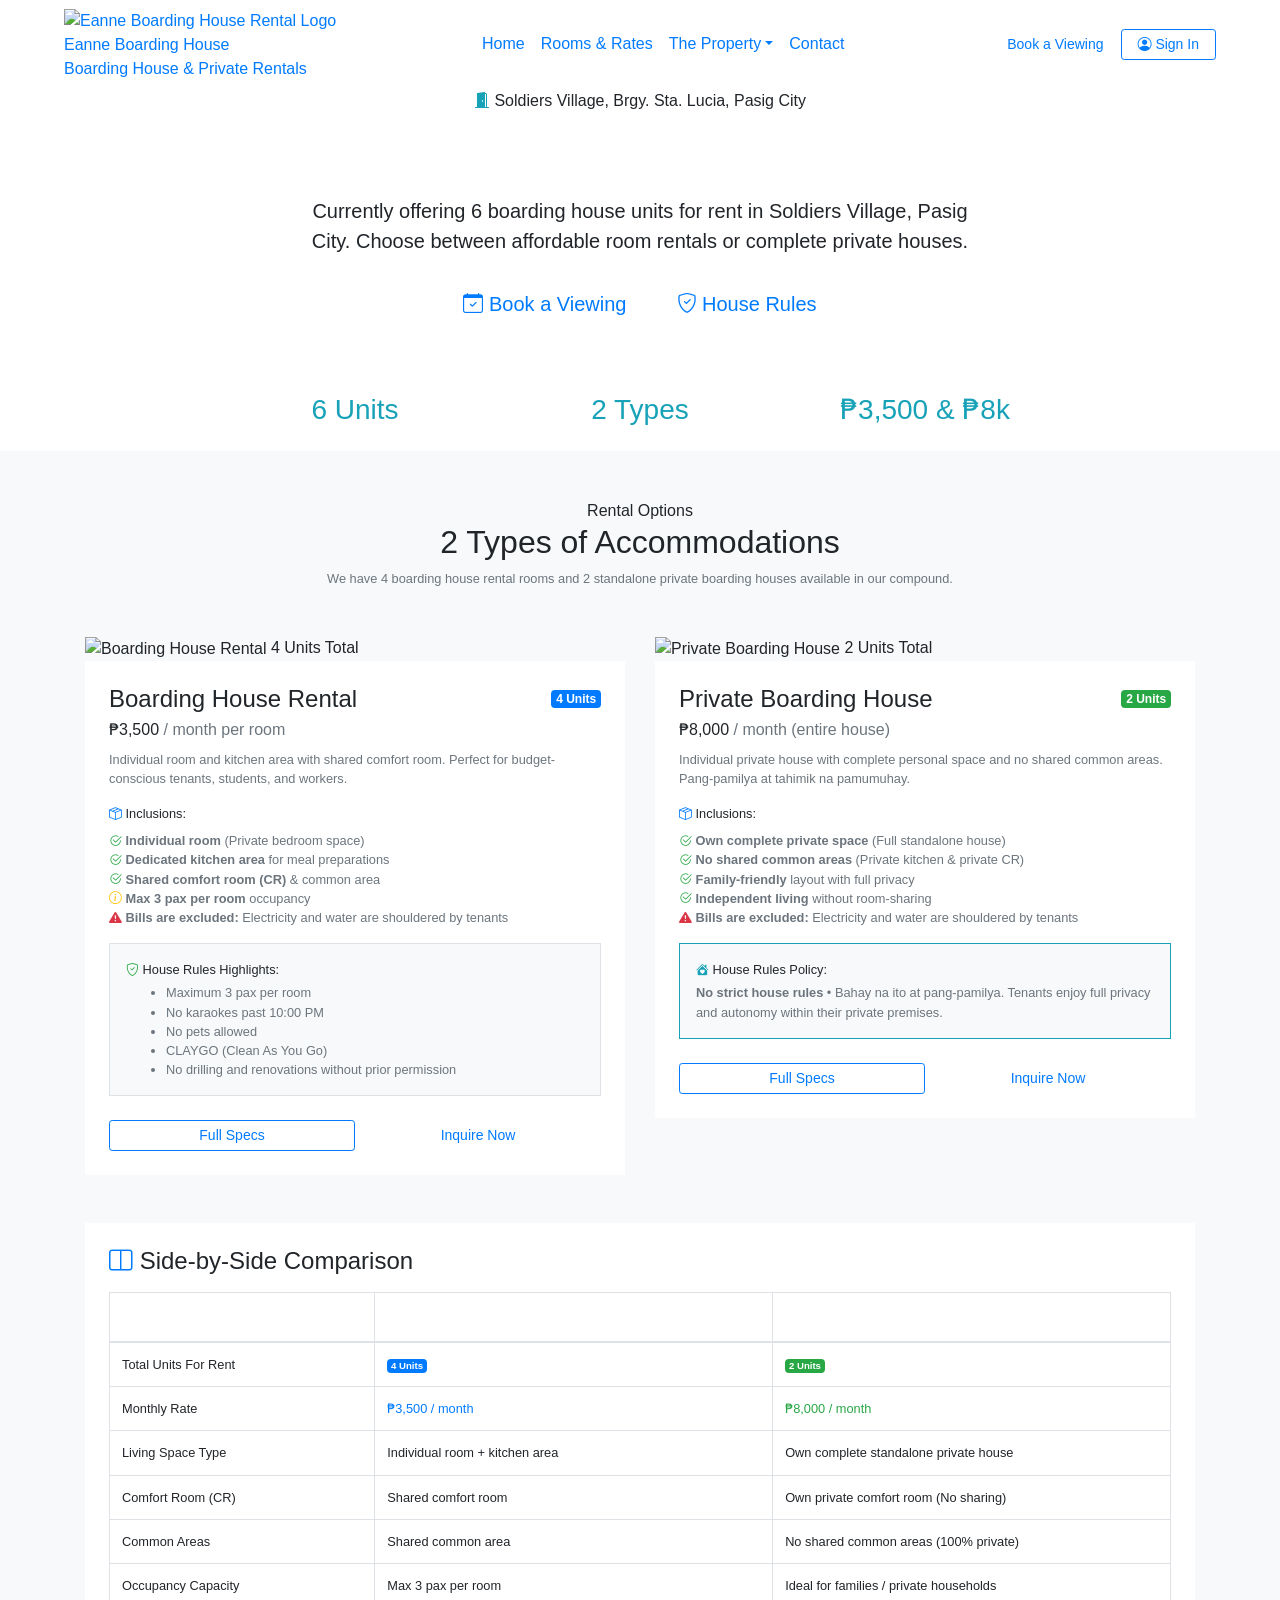
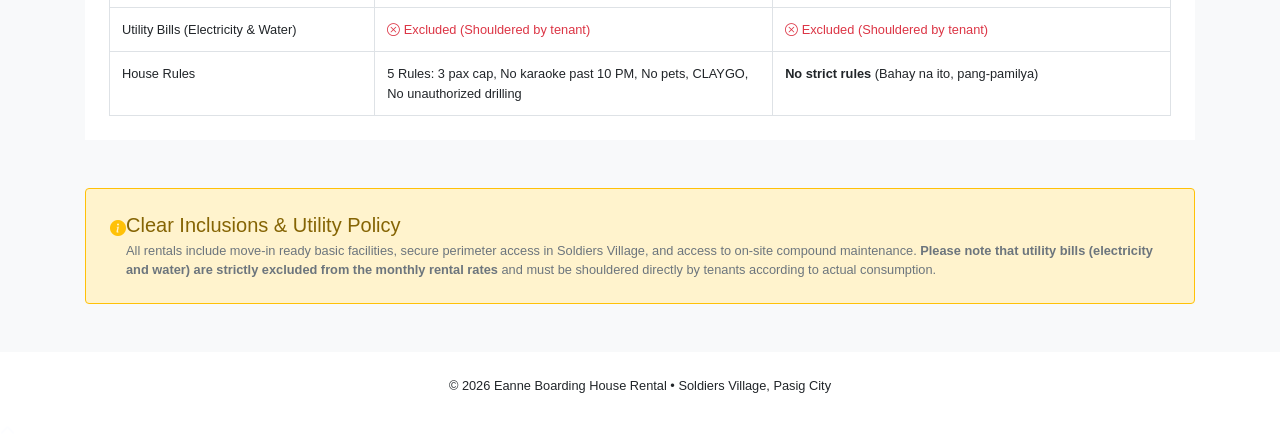
==== pages/accommodations.html @ 69930ec0 "feat: add gallery page and foundational web application files for Eanne Boarding House system" ====
<!DOCTYPE html>
<html lang="en">
<head>
  <meta charset="UTF-8">
  <meta name="viewport" content="width=device-width, initial-scale=1.0">
  <title>Rooms & Rates | Eanne Boarding House Pasig</title>
  <meta name="description" content="View rooms and rates at Eanne Boarding House: 6 boarding houses for rent. 4 Boarding House rentals at ₱3,500/mo and 2 Private Boarding Houses at ₱8,000/mo in Soldiers Village, Pasig.">
  <link rel="stylesheet" href="https://cdn.jsdelivr.net/npm/bootstrap@4.1.3/dist/css/bootstrap.min.css">
  <link rel="stylesheet" href="https://cdn.jsdelivr.net/npm/bootstrap-icons@1.11.3/font/bootstrap-icons.min.css">
  <link rel="stylesheet" href="../assets/css/style.css">
</head>
<body>

  <header class="sticky-top">
    <nav class="navbar navbar-expand-lg navbar-ebh" id="mainNavbar">
      <div class="container-fluid px-3 px-xl-5">
        <a class="ebh-brand" href="../index.html">
          <div class="ebh-logo-mark" title="Eanne Boarding House Rental">
            <img src="../assets/img/795286329_1754004695838265_6753877283478212113_n.png" alt="Eanne Boarding House Rental Logo">
          </div>
          <div class="ebh-brand-text">
            <span class="ebh-brand-title">Eanne Boarding House</span>
            <span class="ebh-brand-subtitle d-none d-sm-block">Boarding House & Private Rentals</span>
          </div>
        </a>
        <button class="navbar-toggler" type="button" data-toggle="collapse" data-target="#navbarContent" aria-controls="navbarContent" aria-expanded="false" aria-label="Toggle navigation">
          <span class="navbar-toggler-icon"></span>
        </button>
        <div class="collapse navbar-collapse" id="navbarContent">
          <ul class="navbar-nav mx-auto mb-2 mb-lg-0 align-items-lg-center">
            <li class="nav-item"><a class="nav-link" href="../index.html">Home</a></li>
            <li class="nav-item"><a class="nav-link active" href="accommodations.html">Rooms & Rates</a></li>
            <li class="nav-item dropdown">
              <a class="nav-link dropdown-toggle" href="#" data-toggle="dropdown">The Property</a>
              <ul class="dropdown-menu shadow">
                <li><a class="dropdown-item" href="about.html"><i class="bi bi-building"></i> About Us</a></li>
                <li><a class="dropdown-item" href="gallery.html"><i class="bi bi-images"></i> Photo Gallery</a></li>
                <li><a class="dropdown-item" href="house-rules.html"><i class="bi bi-shield-check"></i> House Rules</a></li>
                <li><hr class="dropdown-divider"></li>
                <li><a class="dropdown-item" href="../index.html#contact"><i class="bi bi-geo-alt-fill"></i> Location</a></li>
              </ul>
            </li>
            <li class="nav-item"><a class="nav-link" href="../index.html#contact">Contact</a></li>
          </ul>
          <div class="d-flex align-items-center gap-2">
            <a href="../index.html#contact" class="btn btn-ebh-accent btn-sm px-3 fw-bold">Book a Viewing</a>
            <a href="login.html" class="btn btn-outline-primary btn-sm px-3"><i class="bi bi-person-circle me-1"></i> Sign In</a>
          </div>
        </div>
      </div>
    </nav>
  </header>

  <main>
    <!-- Hero Section -->
    <section class="hero-ebh" id="heroSection">
      <div class="container text-center">
        <div class="hero-pill-badge">
          <i class="bi bi-door-open-fill text-info"></i> Soldiers Village, Brgy. Sta. Lucia, Pasig City
        </div>
        <h1 class="display-4 fw-bold mb-3 text-white">Our Rooms, Houses, & Rates</h1>
        <p class="lead mb-4 mx-auto" style="max-width: 680px;">
          Currently offering <strong>6 boarding house units</strong> for rent in Soldiers Village, Pasig City. Choose between affordable room rentals or complete private houses.
        </p>
        <div class="d-flex flex-wrap justify-content-center gap-3">
          <a href="../index.html#contact" class="btn btn-ebh-accent btn-lg px-4"><i class="bi bi-calendar-check me-1"></i> Book a Viewing</a>
          <a href="house-rules.html" class="btn btn-ebh-outline-light btn-lg px-4"><i class="bi bi-shield-check me-1"></i> House Rules</a>
        </div>
        <div class="row mt-5 pt-3 border-top border-white border-opacity-15 text-white g-3 justify-content-center">
          <div class="col-4 col-md-3"><div class="h3 fw-bold mb-0 text-info">6 Units</div><small class="opacity-75">Total For Rent</small></div>
          <div class="col-4 col-md-3"><div class="h3 fw-bold mb-0 text-info">2 Types</div><small class="opacity-75">Rental Options</small></div>
          <div class="col-4 col-md-3"><div class="h3 fw-bold mb-0 text-info">₱3,500 & ₱8k</div><small class="opacity-75">Monthly Rates</small></div>
        </div>
      </div>
    </section>

    <!-- Rental Types & Inclusions Section -->
    <section class="py-5 bg-light">
      <div class="container">
        
        <div class="text-center mb-5" style="max-width: 700px; margin: 0 auto;">
          <span class="badge-ebh badge-pending mb-2">Rental Options</span>
          <h2 class="fw-bold text-navy">2 Types of Accommodations</h2>
          <p class="text-muted small">We have 4 boarding house rental rooms and 2 standalone private boarding houses available in our compound.</p>
        </div>

        <div class="row g-4 mb-5 justify-content-center">
          <!-- Type 1: Boarding House Rental -->
          <div class="col-lg-6">
            <div class="ebh-card h-100 d-flex flex-column overflow-hidden border-primary shadow-sm">
              <div class="room-preview-box cursor-pointer" onclick="openRoomDetailsModal('Boarding House Rental', '₱3,500', 'Boarding House (4 Units Total)', ['Individual private room', 'Dedicated kitchen area', 'Shared comfort room (CR)', 'Shared common area', 'Maximum 3 pax per room limit', 'Bills excluded: Electricity & water shouldered by tenants', 'Strict quiet hours after 10 PM (No karaoke)', 'No pets allowed and CLAYGO policy', 'No drilling or renovations without permission'], '../assets/img/solo_room.jpg', 'Affordable individual room rental with dedicated kitchen area and shared comfort room. Strictly up to 3 persons per room. Electricity and water bills are shouldered by tenants based on consumption.')">
                <img src="../assets/img/solo_room.jpg" alt="Boarding House Rental">
                <span class="gallery-badge-category">4 Units Total</span>
              </div>
              <div class="p-4 d-flex flex-column flex-grow-1 bg-white justify-content-between">
                <div>
                  <div class="d-flex justify-content-between align-items-center mb-1">
                    <h4 class="fw-bold text-navy mb-0">Boarding House Rental</h4>
                    <span class="badge bg-primary text-white">4 Units</span>
                  </div>
                  <div class="display-6 fw-bold text-navy mb-2">₱3,500 <span class="fs-6 fw-normal text-muted">/ month per room</span></div>
                  <p class="text-muted small mb-3">Individual room and kitchen area with shared comfort room. Perfect for budget-conscious tenants, students, and workers.</p>
                  
                  <div class="mb-3">
                    <strong class="text-navy small d-block mb-2"><i class="bi bi-box-seam text-primary me-1"></i> Inclusions:</strong>
                    <ul class="list-unstyled small text-muted d-flex flex-column gap-2 mb-3 ps-2">
                      <li><i class="bi bi-check2-circle text-success me-2"></i> <strong>Individual room</strong> (Private bedroom space)</li>
                      <li><i class="bi bi-check2-circle text-success me-2"></i> <strong>Dedicated kitchen area</strong> for meal preparations</li>
                      <li><i class="bi bi-check2-circle text-success me-2"></i> <strong>Shared comfort room (CR)</strong> & common area</li>
                      <li><i class="bi bi-info-circle text-warning me-2"></i> <strong>Max 3 pax per room</strong> occupancy</li>
                      <li><i class="bi bi-exclamation-triangle-fill text-danger me-2"></i> <strong>Bills are excluded:</strong> Electricity and water are shouldered by tenants</li>
                    </ul>
                  </div>

                  <div class="p-3 bg-light rounded-3 mb-4 border">
                    <strong class="text-navy small d-block mb-1"><i class="bi bi-shield-check text-success me-1"></i> House Rules Highlights:</strong>
                    <ul class="small text-muted mb-0 ps-3">
                      <li>Maximum 3 pax per room</li>
                      <li>No karaokes past 10:00 PM</li>
                      <li>No pets allowed</li>
                      <li>CLAYGO (Clean As You Go)</li>
                      <li>No drilling and renovations without prior permission</li>
                    </ul>
                  </div>
                </div>
                <div class="d-flex gap-2">
                  <button type="button" class="btn btn-outline-primary btn-sm w-100" onclick="openRoomDetailsModal('Boarding House Rental', '₱3,500', 'Boarding House (4 Units Total)', ['Individual private room', 'Dedicated kitchen area', 'Shared comfort room (CR)', 'Shared common area', 'Maximum 3 pax per room limit', 'Bills excluded: Electricity & water shouldered by tenants', 'Strict quiet hours after 10 PM (No karaoke)', 'No pets allowed and CLAYGO policy', 'No drilling or renovations without permission'], '../assets/img/solo_room.jpg', 'Affordable individual room rental with dedicated kitchen area and shared comfort room. Strictly up to 3 persons per room. Electricity and water bills are shouldered by tenants based on consumption.')">Full Specs</button>
                  <a href="../index.html#contact" class="btn btn-ebh-primary btn-sm w-100">Inquire Now</a>
                </div>
              </div>
            </div>
          </div>

          <!-- Type 2: Private Boarding House -->
          <div class="col-lg-6">
            <div class="ebh-card h-100 d-flex flex-column overflow-hidden border-info shadow-sm">
              <div class="room-preview-box cursor-pointer" onclick="openRoomDetailsModal('Private Boarding House', '₱8,000', 'Private Boarding House (2 Units Total)', ['Own complete private space (entire house)', 'No shared common areas with other tenants', 'Private kitchen and private comfort room', 'Ideal for families or tenants seeking full privacy', 'No strict boarding house rules (peaceful family living)', 'Bills excluded: Electricity & water shouldered by tenants', 'Gated compound security in Soldiers Village'], '../assets/img/exterior_compound.jpg', 'Complete private boarding house with own standalone space and no shared common areas. Designed for families and residents who value privacy. Electricity and water bills are shouldered by tenants based on actual consumption.')">
                <img src="../assets/img/exterior_compound.jpg" alt="Private Boarding House">
                <span class="gallery-badge-category">2 Units Total</span>
              </div>
              <div class="p-4 d-flex flex-column flex-grow-1 bg-white justify-content-between">
                <div>
                  <div class="d-flex justify-content-between align-items-center mb-1">
                    <h4 class="fw-bold text-navy mb-0">Private Boarding House</h4>
                    <span class="badge bg-success text-white">2 Units</span>
                  </div>
                  <div class="display-6 fw-bold text-navy mb-2">₱8,000 <span class="fs-6 fw-normal text-muted">/ month (entire house)</span></div>
                  <p class="text-muted small mb-3">Individual private house with complete personal space and no shared common areas. Pang-pamilya at tahimik na pamumuhay.</p>
                  
                  <div class="mb-3">
                    <strong class="text-navy small d-block mb-2"><i class="bi bi-box-seam text-primary me-1"></i> Inclusions:</strong>
                    <ul class="list-unstyled small text-muted d-flex flex-column gap-2 mb-3 ps-2">
                      <li><i class="bi bi-check2-circle text-success me-2"></i> <strong>Own complete private space</strong> (Full standalone house)</li>
                      <li><i class="bi bi-check2-circle text-success me-2"></i> <strong>No shared common areas</strong> (Private kitchen & private CR)</li>
                      <li><i class="bi bi-check2-circle text-success me-2"></i> <strong>Family-friendly</strong> layout with full privacy</li>
                      <li><i class="bi bi-check2-circle text-success me-2"></i> <strong>Independent living</strong> without room-sharing</li>
                      <li><i class="bi bi-exclamation-triangle-fill text-danger me-2"></i> <strong>Bills are excluded:</strong> Electricity and water are shouldered by tenants</li>
                    </ul>
                  </div>

                  <div class="p-3 bg-light rounded-3 mb-4 border border-info">
                    <strong class="text-navy small d-block mb-1"><i class="bi bi-house-heart-fill text-info me-1"></i> House Rules Policy:</strong>
                    <p class="small text-muted mb-0">
                      <strong>No strict house rules</strong> &bull; Bahay na ito at pang-pamilya. Tenants enjoy full privacy and autonomy within their private premises.
                    </p>
                  </div>
                </div>
                <div class="d-flex gap-2">
                  <button type="button" class="btn btn-outline-primary btn-sm w-100" onclick="openRoomDetailsModal('Private Boarding House', '₱8,000', 'Private Boarding House (2 Units Total)', ['Own complete private space (entire house)', 'No shared common areas with other tenants', 'Private kitchen and private comfort room', 'Ideal for families or tenants seeking full privacy', 'No strict boarding house rules (peaceful family living)', 'Bills excluded: Electricity & water shouldered by tenants', 'Gated compound security in Soldiers Village'], '../assets/img/exterior_compound.jpg', 'Complete private boarding house with own standalone space and no shared common areas. Designed for families and residents who value privacy. Electricity and water bills are shouldered by tenants based on actual consumption.')">Full Specs</button>
                  <a href="../index.html#contact" class="btn btn-ebh-accent btn-sm w-100">Inquire Now</a>
                </div>
              </div>
            </div>
          </div>
        </div>

        <!-- Comparison Table -->
        <div class="ebh-card p-4 bg-white mb-5 shadow-sm">
          <h4 class="fw-bold text-navy mb-3"><i class="bi bi-layout-split text-primary me-2"></i> Side-by-Side Comparison</h4>
          <div class="table-responsive">
            <table class="table table-bordered table-hover mb-0">
              <thead class="bg-navy text-white">
                <tr>
                  <th style="width: 25%;">Feature / Detail</th>
                  <th style="width: 37.5%;">Boarding House Rental</th>
                  <th style="width: 37.5%;">Private Boarding House</th>
                </tr>
              </thead>
              <tbody class="small">
                <tr>
                  <td class="fw-bold text-navy">Total Units For Rent</td>
                  <td><span class="badge badge-primary">4 Units</span></td>
                  <td><span class="badge badge-success">2 Units</span></td>
                </tr>
                <tr>
                  <td class="fw-bold text-navy">Monthly Rate</td>
                  <td class="fw-bold text-primary fs-6">₱3,500 / month</td>
                  <td class="fw-bold text-success fs-6">₱8,000 / month</td>
                </tr>
                <tr>
                  <td class="fw-bold text-navy">Living Space Type</td>
                  <td>Individual room + kitchen area</td>
                  <td>Own complete standalone private house</td>
                </tr>
                <tr>
                  <td class="fw-bold text-navy">Comfort Room (CR)</td>
                  <td>Shared comfort room</td>
                  <td>Own private comfort room (No sharing)</td>
                </tr>
                <tr>
                  <td class="fw-bold text-navy">Common Areas</td>
                  <td>Shared common area</td>
                  <td>No shared common areas (100% private)</td>
                </tr>
                <tr>
                  <td class="fw-bold text-navy">Occupancy Capacity</td>
                  <td>Max 3 pax per room</td>
                  <td>Ideal for families / private households</td>
                </tr>
                <tr>
                  <td class="fw-bold text-navy">Utility Bills (Electricity & Water)</td>
                  <td class="text-danger fw-bold"><i class="bi bi-x-circle me-1"></i> Excluded (Shouldered by tenant)</td>
                  <td class="text-danger fw-bold"><i class="bi bi-x-circle me-1"></i> Excluded (Shouldered by tenant)</td>
                </tr>
                <tr>
                  <td class="fw-bold text-navy">House Rules</td>
                  <td>
                    5 Rules: 3 pax cap, No karaoke past 10 PM, No pets, CLAYGO, No unauthorized drilling
                  </td>
                  <td>
                    <strong>No strict rules</strong> (Bahay na ito, pang-pamilya)
                  </td>
                </tr>
              </tbody>
            </table>
          </div>
        </div>

        <!-- Inclusions & Utility Policy Alert Banner -->
        <div class="alert alert-warning border-warning p-4 rounded-3 shadow-sm mb-0">
          <div class="d-flex align-items-start gap-3">
            <i class="bi bi-info-circle-fill fs-3 text-warning mt-1"></i>
            <div>
              <h5 class="fw-bold text-navy mb-1">Clear Inclusions & Utility Policy</h5>
              <p class="text-muted small mb-0">
                All rentals include move-in ready basic facilities, secure perimeter access in Soldiers Village, and access to on-site compound maintenance. 
                <strong>Please note that utility bills (electricity and water) are strictly excluded from the monthly rental rates</strong> and must be shouldered directly by tenants according to actual consumption.
              </p>
            </div>
          </div>
        </div>

      </div>
    </section>
  </main>

  <footer class="footer-ebh py-4">
    <div class="container text-center text-white-50 small">
      <p class="mb-0">&copy; 2026 Eanne Boarding House Rental &bull; Soldiers Village, Pasig City</p>
    </div>
  </footer>

  <!-- Bootstrap 4.1.3 Dependencies: Full jQuery 3.7.1, Popper.js, Bootstrap 4.1.3 JS -->
  <script src="https://cdn.jsdelivr.net/npm/jquery@3.7.1/dist/jquery.min.js"></script>
  <script src="https://cdn.jsdelivr.net/npm/popper.js@1.14.3/dist/umd/popper.min.js"></script>
  <script src="https://cdn.jsdelivr.net/npm/bootstrap@4.1.3/dist/js/bootstrap.min.js"></script>
  <script src="../assets/js/script.js"></script>
</body>
</html>
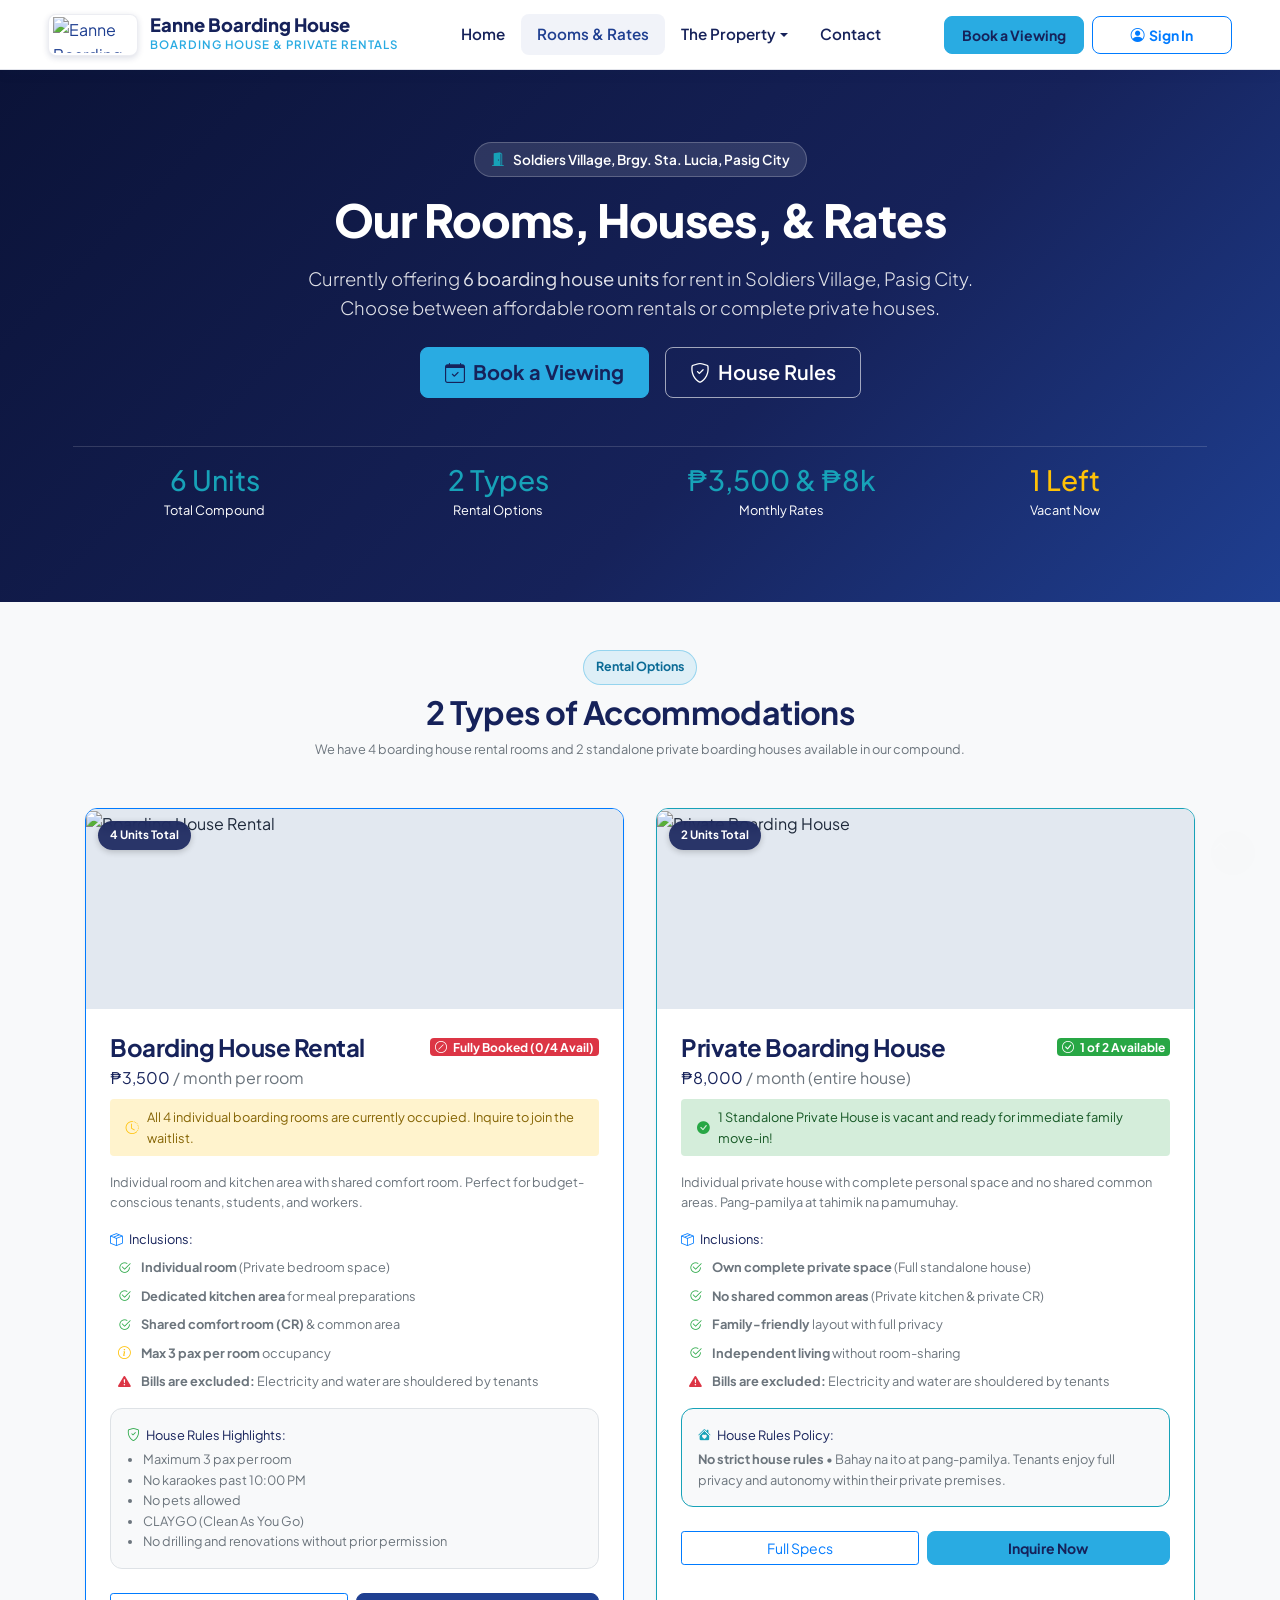
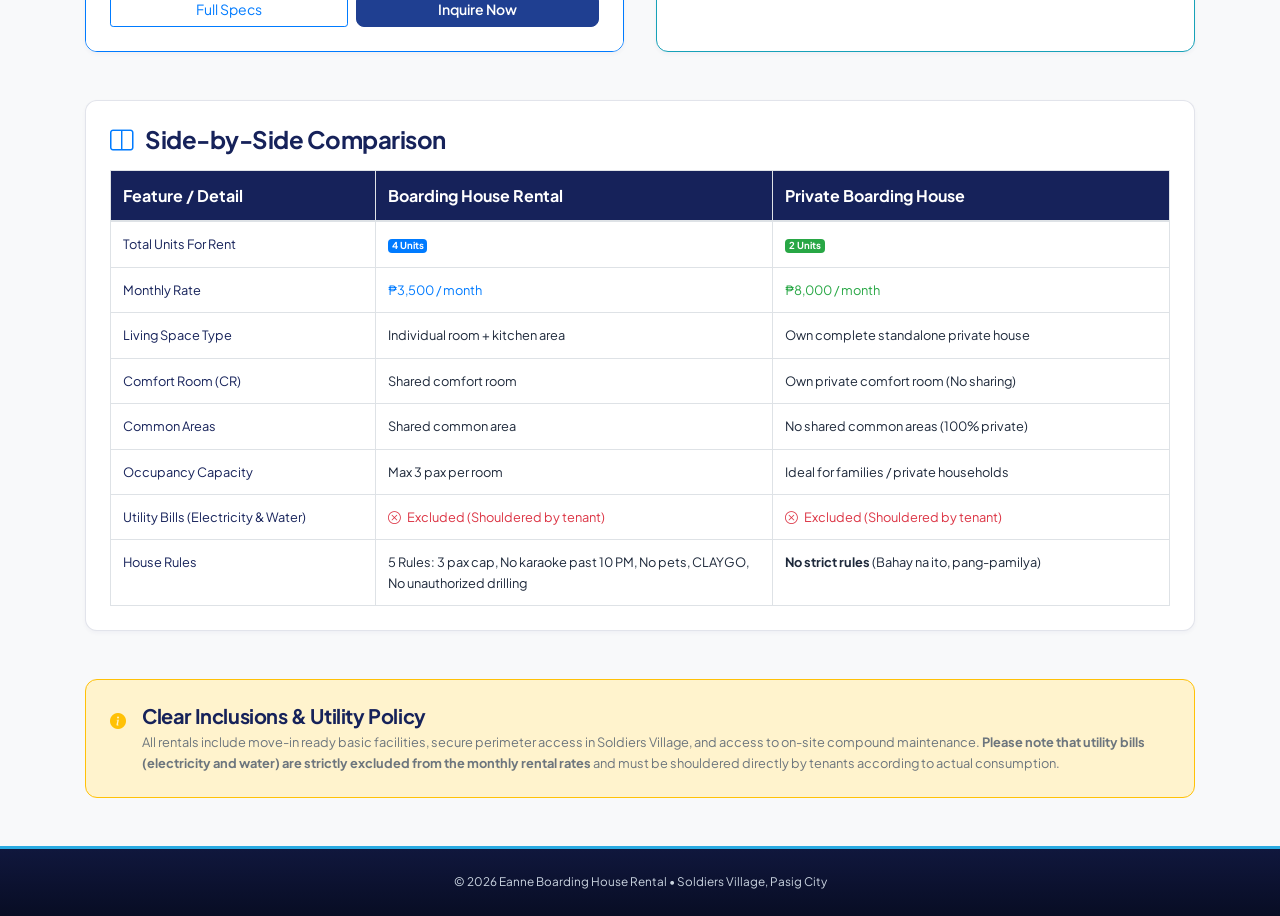
==== commit 965b73d9: "feat: create core stylesheets, admin dashboard, and management pages for web system" ====
--- a/pages/accommodations.html
+++ b/pages/accommodations.html
@@ -67,9 +67,10 @@
           <a href="house-rules.html" class="btn btn-ebh-outline-light btn-lg px-4"><i class="bi bi-shield-check me-1"></i> House Rules</a>
         </div>
         <div class="row mt-5 pt-3 border-top border-white border-opacity-15 text-white g-3 justify-content-center">
-          <div class="col-4 col-md-3"><div class="h3 fw-bold mb-0 text-info">6 Units</div><small class="opacity-75">Total For Rent</small></div>
-          <div class="col-4 col-md-3"><div class="h3 fw-bold mb-0 text-info">2 Types</div><small class="opacity-75">Rental Options</small></div>
-          <div class="col-4 col-md-3"><div class="h3 fw-bold mb-0 text-info">₱3,500 & ₱8k</div><small class="opacity-75">Monthly Rates</small></div>
+          <div class="col-6 col-md-3"><div class="h3 fw-bold mb-0 text-info">6 Units</div><small class="opacity-75">Total Compound</small></div>
+          <div class="col-6 col-md-3"><div class="h3 fw-bold mb-0 text-info">2 Types</div><small class="opacity-75">Rental Options</small></div>
+          <div class="col-6 col-md-3"><div class="h3 fw-bold mb-0 text-info">₱3,500 & ₱8k</div><small class="opacity-75">Monthly Rates</small></div>
+          <div class="col-6 col-md-3"><div class="h3 fw-bold mb-0 text-warning" id="publicAvailRoomsCount">1 Left</div><small class="opacity-75" id="publicAvailRoomsSub">Vacant Now</small></div>
         </div>
       </div>
     </section>
@@ -96,9 +97,12 @@
                 <div>
                   <div class="d-flex justify-content-between align-items-center mb-1">
                     <h4 class="fw-bold text-navy mb-0">Boarding House Rental</h4>
-                    <span class="badge bg-primary text-white">4 Units</span>
+                    <span id="bhAvailabilityBadge" class="badge bg-danger text-white"><i class="bi bi-slash-circle me-1"></i> Fully Booked (0/4 Avail)</span>
                   </div>
                   <div class="display-6 fw-bold text-navy mb-2">₱3,500 <span class="fs-6 fw-normal text-muted">/ month per room</span></div>
+                  <div id="bhAvailNotice" class="alert alert-warning py-2 px-3 small mb-3 border-0 d-flex align-items-center gap-2">
+                    <i class="bi bi-clock-history fs-5 text-warning"></i> <span>All 4 individual boarding rooms are currently occupied. Inquire to join the waitlist.</span>
+                  </div>
                   <p class="text-muted small mb-3">Individual room and kitchen area with shared comfort room. Perfect for budget-conscious tenants, students, and workers.</p>
                   
                   <div class="mb-3">
@@ -142,9 +146,12 @@
                 <div>
                   <div class="d-flex justify-content-between align-items-center mb-1">
                     <h4 class="fw-bold text-navy mb-0">Private Boarding House</h4>
-                    <span class="badge bg-success text-white">2 Units</span>
+                    <span id="pbAvailabilityBadge" class="badge bg-success text-white"><i class="bi bi-check-circle me-1"></i> 1 of 2 Available</span>
                   </div>
                   <div class="display-6 fw-bold text-navy mb-2">₱8,000 <span class="fs-6 fw-normal text-muted">/ month (entire house)</span></div>
+                  <div id="pbAvailNotice" class="alert alert-success py-2 px-3 small mb-3 border-0 d-flex align-items-center gap-2">
+                    <i class="bi bi-check-circle-fill fs-5 text-success"></i> <span>1 Standalone Private House is vacant and ready for immediate family move-in!</span>
+                  </div>
                   <p class="text-muted small mb-3">Individual private house with complete personal space and no shared common areas. Pang-pamilya at tahimik na pamumuhay.</p>
                   
                   <div class="mb-3">
--- a/assets/css/style.css
+++ b/assets/css/style.css
@@ -0,0 +1,999 @@
+@import url('https://fonts.googleapis.com/css2?family=Plus+Jakarta+Sans:wght@400;500;600;700;800&display=swap');
+
+:root {
+  --color-navy: #16225A;
+  --color-navy-dark: #0f173f;
+  --color-blue: #1F3F91;
+  --color-accent: #29ABE2;
+  --color-white: #FFFFFF;
+  --color-light-gray: #F4F6FA;
+  --color-border: rgba(22, 34, 90, 0.12);
+  --color-text-muted: #475569;
+  --shadow-sm: 0 2px 4px rgba(22, 34, 90, 0.04);
+  --shadow-md: 0 6px 18px rgba(22, 34, 90, 0.08);
+  --shadow-lg: 0 12px 30px rgba(22, 34, 90, 0.12);
+  --radius-sm: 8px;
+  --radius-md: 12px;
+  --transition: all 0.2s ease-in-out;
+}
+
+body {
+  font-family: 'Plus Jakarta Sans', -apple-system, BlinkMacSystemFont, 'Segoe UI', Roboto, sans-serif;
+  color: #1e293b;
+  background-color: var(--color-light-gray);
+  line-height: 1.6;
+}
+
+h1, h2, h3, h4, h5, h6 {
+  color: var(--color-navy);
+  font-weight: 700;
+  letter-spacing: -0.02em;
+}
+
+a {
+  color: var(--color-blue);
+  text-decoration: none;
+  transition: var(--transition);
+}
+
+a:hover {
+  color: var(--color-accent);
+}
+
+/* Utilities */
+.text-navy { color: var(--color-navy) !important; }
+.text-blue { color: var(--color-blue) !important; }
+.text-accent { color: #0284c7 !important; }
+.text-white { color: var(--color-white) !important; }
+.bg-navy { background-color: var(--color-navy) !important; color: var(--color-white) !important; }
+.bg-blue { background-color: var(--color-blue) !important; color: var(--color-white) !important; }
+.bg-accent { background-color: var(--color-accent) !important; color: var(--color-navy) !important; }
+
+/* Ensure headings inside dark heroes/banners and text-white containers are always white */
+.text-white h1, .text-white h2, .text-white h3, .text-white h4, .text-white h5, .text-white h6,
+.bg-navy h1, .bg-navy h2, .bg-navy h3, .bg-navy h4, .bg-navy h5, .bg-navy h6,
+.bg-blue h1, .bg-blue h2, .bg-blue h3, .bg-blue h4, .bg-blue h5, .bg-blue h6,
+.hero-ebh h1, .hero-ebh h2, .hero-ebh h3, .hero-ebh h4, .hero-ebh h5, .hero-ebh h6,
+h1.text-white, h2.text-white, h3.text-white, h4.text-white, h5.text-white, h6.text-white {
+  color: var(--color-white) !important;
+}
+
+/* Bootstrap 4.1.3 Compatibility Utilities */
+.gap-1 { gap: 0.25rem !important; }
+.gap-2 { gap: 0.5rem !important; }
+.gap-3 { gap: 1rem !important; }
+.gap-4 { gap: 1.5rem !important; }
+.gap-5 { gap: 3rem !important; }
+
+.min-vh-100 { min-height: 100vh !important; }
+.vh-100 { height: 100vh !important; }
+
+.me-1 { margin-right: 0.25rem !important; }
+.me-2 { margin-right: 0.5rem !important; }
+.me-3 { margin-right: 1rem !important; }
+.me-4 { margin-right: 1.5rem !important; }
+.me-5 { margin-right: 3rem !important; }
+.ms-1 { margin-left: 0.25rem !important; }
+.ms-2 { margin-left: 0.5rem !important; }
+.ms-3 { margin-left: 1rem !important; }
+.ms-4 { margin-left: 1.5rem !important; }
+.ms-5 { margin-left: 3rem !important; }
+.ms-auto { margin-left: auto !important; }
+.me-auto { margin-right: auto !important; }
+
+.pe-1 { padding-right: 0.25rem !important; }
+.pe-2 { padding-right: 0.5rem !important; }
+.pe-3 { padding-right: 1rem !important; }
+.ps-1 { padding-left: 0.25rem !important; }
+.ps-2 { padding-left: 0.5rem !important; }
+.ps-3 { padding-left: 1rem !important; }
+
+.rounded-pill { border-radius: 50rem !important; }
+.rounded-4 { border-radius: 1rem !important; }
+.rounded-3 { border-radius: 0.75rem !important; }
+
+.row.g-1 { margin-right: -0.25rem; margin-left: -0.25rem; }
+.row.g-1 > [class*="col-"], .row.g-1 > .col { padding-right: 0.25rem; padding-left: 0.25rem; }
+.row.g-2 { margin-right: -0.5rem; margin-left: -0.5rem; }
+.row.g-2 > [class*="col-"], .row.g-2 > .col { padding-right: 0.5rem; padding-left: 0.5rem; }
+.row.g-3 { margin-right: -0.75rem; margin-left: -0.75rem; }
+.row.g-3 > [class*="col-"], .row.g-3 > .col { padding-right: 0.75rem; padding-left: 0.75rem; }
+.row.g-4 { margin-right: -1rem; margin-left: -1rem; }
+.row.g-4 > [class*="col-"], .row.g-4 > .col { padding-right: 1rem; padding-left: 1rem; }
+.row.g-5 { margin-right: -1.5rem; margin-left: -1.5rem; }
+.row.g-5 > [class*="col-"], .row.g-5 > .col { padding-right: 1.5rem; padding-left: 1.5rem; }
+
+.form-select {
+  display: block;
+  width: 100%;
+  padding: 0.375rem 2.25rem 0.375rem 0.75rem;
+  font-size: 1rem;
+  font-weight: 400;
+  line-height: 1.5;
+  color: #212529;
+  background-color: #fff;
+  border: 1px solid #ced4da;
+  border-radius: 0.25rem;
+}
+.bg-opacity-10 { background-color: rgba(31, 63, 145, 0.1) !important; }
+.bg-opacity-15 { background-color: rgba(255, 255, 255, 0.15) !important; }
+.border-opacity-10 { border-color: rgba(255, 255, 255, 0.1) !important; }
+.border-opacity-15 { border-color: rgba(255, 255, 255, 0.15) !important; }
+.border-opacity-20 { border-color: rgba(255, 255, 255, 0.2) !important; }
+
+/* Brand Logo */
+.ebh-brand {
+  display: inline-flex;
+  align-items: center;
+  gap: 0.75rem;
+}
+.ebh-logo-mark {
+  height: 42px;
+  width: auto;
+  min-width: 44px;
+  max-width: 90px;
+  border-radius: 8px;
+  background: #ffffff;
+  display: flex;
+  align-items: center;
+  justify-content: center;
+  box-shadow: 0 2px 6px rgba(22, 34, 90, 0.15);
+  border: 1px solid rgba(22, 34, 90, 0.08);
+  padding: 2px 4px;
+  overflow: hidden;
+  flex-shrink: 0;
+}
+.ebh-logo-mark img {
+  height: 100%;
+  width: auto;
+  max-width: 100%;
+  object-fit: contain;
+  display: block;
+}
+.ebh-brand.dark .ebh-logo-mark {
+  background: #ffffff;
+  border: 1.5px solid rgba(255, 255, 255, 0.2);
+}
+.ebh-brand-text { display: flex; flex-direction: column; }
+.ebh-brand-title { font-weight: 800; font-size: 1.15rem; color: var(--color-navy); line-height: 1.2; }
+.ebh-brand-subtitle { font-size: 0.72rem; font-weight: 600; text-transform: uppercase; letter-spacing: 1px; color: var(--color-accent); }
+.ebh-brand.dark .ebh-brand-title { color: var(--color-white); }
+
+/* Navigation */
+.navbar-ebh {
+  background-color: rgba(255, 255, 255, 0.98);
+  backdrop-filter: blur(10px);
+  border-bottom: 1px solid var(--color-border);
+  box-shadow: 0 4px 12px rgba(22, 34, 90, 0.06);
+  padding: 0.85rem 0;
+}
+.navbar-ebh .nav-link {
+  color: var(--color-navy);
+  font-weight: 600;
+  font-size: 0.95rem;
+  padding: 0.5rem 1rem !important;
+  border-radius: var(--radius-sm);
+  transition: var(--transition);
+}
+.navbar-ebh .nav-link:hover,
+.navbar-ebh .nav-link.active {
+  color: var(--color-blue);
+  background-color: rgba(31, 63, 145, 0.06);
+}
+.navbar-ebh .dropdown-menu {
+  border: 1px solid var(--color-border);
+  border-radius: var(--radius-md);
+  box-shadow: var(--shadow-lg);
+  padding: 0.5rem;
+  min-width: 240px;
+}
+.navbar-ebh .dropdown-item {
+  color: var(--color-navy);
+  font-weight: 600;
+  padding: 0.6rem 1rem;
+  border-radius: var(--radius-sm);
+  display: flex;
+  align-items: center;
+  gap: 0.75rem;
+  transition: var(--transition);
+}
+.navbar-ebh .dropdown-item:hover {
+  background-color: rgba(31, 63, 145, 0.08);
+  color: var(--color-blue);
+  transform: translateX(3px);
+}
+@media (min-width: 992px) {
+  .navbar-ebh .nav-item.dropdown:hover .dropdown-menu { display: block; margin-top: 0; }
+}
+
+/* Navbar Hamburger Toggler Button - Hidden on Desktop (>=992px), Visible ONLY on Mobile (<992px) */
+.navbar-ebh .navbar-toggler {
+  display: none;
+  padding: 0.45rem 0.7rem;
+  font-size: 1.25rem;
+  line-height: 1;
+  background-color: #ffffff !important;
+  border: 1.5px solid rgba(22, 34, 90, 0.22) !important;
+  border-radius: var(--radius-sm);
+  box-shadow: 0 2px 6px rgba(22, 34, 90, 0.08);
+  transition: var(--transition);
+  color: var(--color-navy) !important;
+  cursor: pointer;
+}
+
+@media (min-width: 992px) {
+  .navbar-ebh .navbar-toggler {
+    display: none !important;
+  }
+}
+
+.navbar-ebh .navbar-toggler:hover,
+.navbar-ebh .navbar-toggler:focus {
+  background-color: rgba(31, 63, 145, 0.06) !important;
+  border-color: var(--color-blue) !important;
+  outline: none;
+  box-shadow: 0 0 0 3px rgba(31, 63, 145, 0.15);
+}
+
+/* High-contrast custom SVG stroke: Navy #16225A */
+.navbar-ebh .navbar-toggler .navbar-toggler-icon,
+.navbar-ebh .navbar-toggler-icon {
+  display: inline-block;
+  width: 1.5em;
+  height: 1.5em;
+  vertical-align: middle;
+  background-image: url("data:image/svg+xml,%3csvg xmlns='http://www.w3.org/2000/svg' viewBox='0 0 30 30'%3e%3cpath stroke='%2316225A' stroke-linecap='round' stroke-miterlimit='10' stroke-width='2.6' d='M4 7h22M4 15h22M4 23h22'/%3e%3c/svg%3e") !important;
+  background-repeat: no-repeat;
+  background-position: center;
+  background-size: 100% 100%;
+}
+
+.navbar-ebh .navbar-toggler:not(.collapsed),
+.navbar-ebh .navbar-toggler[aria-expanded="true"] {
+  background-color: rgba(31, 63, 145, 0.1) !important;
+  border-color: var(--color-navy) !important;
+}
+
+.navbar-ebh .navbar-toggler:not(.collapsed) .navbar-toggler-icon,
+.navbar-ebh .navbar-toggler[aria-expanded="true"] .navbar-toggler-icon {
+  background-image: url("data:image/svg+xml,%3csvg xmlns='http://www.w3.org/2000/svg' viewBox='0 0 30 30'%3e%3cpath stroke='%231F3F91' stroke-linecap='round' stroke-miterlimit='10' stroke-width='2.6' d='M4 7h22M4 15h22M4 23h22'/%3e%3c/svg%3e") !important;
+}
+
+/* Mobile Dropdown & Collapse Drawer */
+@media (max-width: 991.98px) {
+  .navbar-ebh .navbar-toggler {
+    display: inline-flex !important;
+    align-items: center;
+    justify-content: center;
+  }
+  .navbar-ebh .navbar-collapse {
+    background: #ffffff;
+    border-radius: var(--radius-md);
+    margin-top: 0.85rem;
+    padding: 1.15rem 1.25rem;
+    box-shadow: 0 12px 35px rgba(22, 34, 90, 0.15);
+    border: 1px solid var(--color-border);
+  }
+  .navbar-ebh .navbar-nav {
+    margin-bottom: 0.85rem !important;
+  }
+  .navbar-ebh .nav-link {
+    padding: 0.65rem 0.85rem !important;
+    font-size: 0.98rem;
+    color: var(--color-navy) !important;
+    border-radius: var(--radius-sm);
+    display: block;
+    margin-bottom: 2px;
+  }
+  .navbar-ebh .nav-link:hover,
+  .navbar-ebh .nav-link.active {
+    background-color: rgba(31, 63, 145, 0.08);
+    color: var(--color-blue) !important;
+  }
+  .navbar-ebh .dropdown-menu {
+    background: #f8fafc;
+    border: 1px solid var(--color-border);
+    box-shadow: none;
+    margin: 0.25rem 0 0.5rem 0.5rem;
+    padding: 0.5rem;
+    border-radius: var(--radius-sm);
+  }
+  .navbar-ebh .dropdown-item {
+    padding: 0.55rem 0.85rem;
+    font-size: 0.92rem;
+  }
+  .navbar-ebh .navbar-collapse .d-flex {
+    flex-direction: column;
+    width: 100%;
+    gap: 0.6rem !important;
+    padding-top: 0.85rem;
+    border-top: 1px solid var(--color-border);
+  }
+  .navbar-ebh .navbar-collapse .btn {
+    width: 100% !important;
+    min-width: 100% !important;
+    height: 42px;
+    justify-content: center;
+  }
+}
+
+/* Navbar Action CTA Buttons - Identical Sizing & Height on Desktop */
+@media (min-width: 992px) {
+  .navbar-ebh .navbar-collapse .btn {
+    display: inline-flex;
+    align-items: center;
+    justify-content: center;
+    height: 38px;
+    min-width: 140px;
+    padding: 0 1rem !important;
+    font-size: 0.875rem;
+    font-weight: 700;
+    line-height: 1;
+    border-radius: var(--radius-sm);
+    text-align: center;
+    white-space: nowrap;
+    box-sizing: border-box;
+  }
+}
+
+.btn-ebh-primary.btn-sm,
+.btn-ebh-accent.btn-sm,
+.btn-ebh-outline-light.btn-sm {
+  padding: 0.35rem 0.85rem;
+  font-size: 0.875rem;
+  line-height: 1.5;
+}
+
+/* Hero Section - Unified Design System */
+.hero-ebh {
+  position: relative;
+  color: var(--color-white);
+  padding: 4.5rem 0 5rem;
+  background: linear-gradient(135deg, #0b1338 0%, #16225A 60%, #1F3F91 100%);
+}
+.hero-ebh h1 {
+  color: var(--color-white) !important;
+  font-size: clamp(2rem, 4vw, 2.85rem);
+  line-height: 1.2;
+  font-weight: 800;
+}
+.hero-ebh .lead {
+  color: rgba(255, 255, 255, 0.88);
+  font-size: 1.15rem;
+}
+.hero-pill-badge {
+  display: inline-flex;
+  align-items: center;
+  gap: 0.5rem;
+  padding: 0.35rem 1rem;
+  border-radius: 50rem;
+  background-color: rgba(255, 255, 255, 0.12);
+  border: 1px solid rgba(255, 255, 255, 0.22);
+  color: #ffffff;
+  font-size: 0.85rem;
+  font-weight: 600;
+  margin-bottom: 1rem;
+}
+
+/* Buttons */
+.btn-ebh-primary {
+  background-color: var(--color-blue);
+  color: var(--color-white);
+  border: 1px solid var(--color-blue);
+  font-weight: 600;
+  padding: 0.6rem 1.4rem;
+  border-radius: var(--radius-sm);
+  transition: var(--transition);
+}
+.btn-ebh-primary:hover {
+  background-color: var(--color-navy);
+  border-color: var(--color-navy);
+  color: var(--color-white);
+  transform: translateY(-1px);
+}
+.btn-ebh-accent {
+  background-color: var(--color-accent);
+  color: var(--color-navy);
+  border: 1px solid var(--color-accent);
+  font-weight: 700;
+  padding: 0.6rem 1.4rem;
+  border-radius: var(--radius-sm);
+  transition: var(--transition);
+}
+.btn-ebh-accent:hover { background-color: #2096c7; color: var(--color-navy); }
+
+.btn-ebh-outline-light {
+  background: transparent;
+  color: var(--color-white);
+  border: 1.5px solid rgba(255, 255, 255, 0.6);
+  font-weight: 600;
+  padding: 0.6rem 1.4rem;
+  border-radius: var(--radius-sm);
+  transition: var(--transition);
+}
+.btn-ebh-outline-light:hover { background: var(--color-white); color: var(--color-navy); }
+
+/* Cards */
+.ebh-card {
+  background-color: var(--color-white);
+  border: 1px solid var(--color-border);
+  border-radius: var(--radius-md);
+  box-shadow: var(--shadow-sm);
+  transition: var(--transition);
+  overflow: hidden;
+}
+.ebh-card:hover { box-shadow: var(--shadow-md); border-color: rgba(31, 63, 145, 0.25); }
+.ebh-card-header {
+  padding: 1.15rem 1.4rem;
+  background-color: var(--color-white);
+  border-bottom: 1px solid var(--color-border);
+  display: flex;
+  align-items: center;
+  justify-content: space-between;
+}
+.ebh-card-header.navy-gradient {
+  background: linear-gradient(135deg, var(--color-navy) 0%, var(--color-blue) 100%) !important;
+  color: var(--color-white) !important;
+  border-bottom: none;
+}
+.ebh-card-header.navy-gradient * { color: var(--color-white) !important; }
+.ebh-card-body { padding: 1.4rem; }
+
+/* Service & Feature Cards */
+.service-card {
+  height: 100%;
+  display: flex;
+  flex-direction: column;
+  padding: 1.75rem;
+  border-radius: var(--radius-md);
+  background: var(--color-white);
+  border: 1px solid var(--color-border);
+  box-shadow: var(--shadow-sm);
+  transition: var(--transition);
+}
+.service-card:hover {
+  transform: translateY(-4px);
+  box-shadow: var(--shadow-lg);
+  border-color: var(--color-accent);
+}
+.service-icon-box {
+  width: 58px;
+  height: 58px;
+  border-radius: var(--radius-sm);
+  background: rgba(41, 171, 226, 0.12);
+  color: var(--color-blue);
+  display: flex;
+  align-items: center;
+  justify-content: center;
+  font-size: 1.75rem;
+  margin-bottom: 1.25rem;
+  transition: var(--transition);
+}
+.service-card:hover .service-icon-box {
+  background: var(--color-blue);
+  color: var(--color-accent);
+  transform: scale(1.05);
+}
+
+/* Badges */
+.badge-ebh {
+  font-size: 0.78rem;
+  font-weight: 700;
+  padding: 0.4rem 0.75rem;
+  border-radius: 50rem;
+  display: inline-flex;
+  align-items: center;
+  gap: 0.4rem;
+}
+.badge-verified, .badge-paid { background: #e8f7ee; color: #157347; border: 1px solid rgba(21, 115, 71, 0.25); }
+.badge-pending { background: rgba(41, 171, 226, 0.12); color: #0b6b96; border: 1px solid rgba(41, 171, 226, 0.4); }
+.badge-in-progress { background: #eff6ff; color: #1d4ed8; border: 1px solid rgba(29, 78, 216, 0.3); }
+.badge-open { background: #fff7ed; color: #c2410c; border: 1px solid rgba(194, 65, 12, 0.35); }
+.badge-failed, .badge-rejected { background: #fee2e2; color: #b91c1c; border: 1px solid rgba(185, 28, 28, 0.25); }
+.badge-urgent { background: #fef2f2; color: #dc2626; border: 1px solid rgba(220, 38, 38, 0.35); font-weight: 700; }
+.badge-overdue { background: #fef3c7; color: #92400e; border: 1px solid rgba(217, 119, 6, 0.35); }
+.badge-partial { background: #e0e7ff; color: #3730a3; border: 1px solid rgba(55, 48, 163, 0.25); }
+
+/* Avatars */
+.avatar-circle {
+  width: 40px;
+  height: 40px;
+  border-radius: 50%;
+  background: linear-gradient(135deg, var(--color-navy) 0%, var(--color-blue) 100%);
+  color: var(--color-white);
+  font-weight: 700;
+  font-size: 0.85rem;
+  display: inline-flex;
+  align-items: center;
+  justify-content: center;
+  flex-shrink: 0;
+}
+.avatar-circle.sm { width: 32px; height: 32px; font-size: 0.75rem; }
+
+/* Dashboard Layout & Sticky Sidebar */
+.dashboard-wrapper { display: flex; min-height: 100vh; background-color: var(--color-light-gray); }
+.dashboard-sidebar {
+  width: 260px;
+  background: linear-gradient(180deg, var(--color-navy) 0%, var(--color-navy-dark) 100%);
+  color: var(--color-white);
+  flex-shrink: 0;
+  display: flex;
+  flex-direction: column;
+  z-index: 1040;
+}
+.sidebar-header { padding: 1.4rem 1.25rem; border-bottom: 1px solid rgba(255, 255, 255, 0.08); flex-shrink: 0; }
+.sidebar-nav { padding: 1.25rem 0.75rem; flex-grow: 1; display: flex; flex-direction: column; gap: 0.35rem; overflow-y: auto; }
+.sidebar-link {
+  display: flex;
+  align-items: center;
+  gap: 0.85rem;
+  padding: 0.75rem 1rem;
+  color: #e2e8f0 !important;
+  font-weight: 600;
+  font-size: 0.92rem;
+  border-radius: var(--radius-sm);
+  transition: var(--transition);
+}
+.sidebar-link i { font-size: 1.15rem; color: var(--color-accent); }
+.sidebar-link:hover, .sidebar-link.active {
+  color: #ffffff !important;
+  background-color: rgba(41, 171, 226, 0.2) !important;
+  border-left: 3px solid var(--color-accent);
+}
+.sidebar-footer { padding: 1.25rem; border-top: 1px solid rgba(255, 255, 255, 0.12); flex-shrink: 0; }
+.dashboard-main { flex-grow: 1; display: flex; flex-direction: column; min-width: 0; }
+.dashboard-topbar {
+  background-color: var(--color-white);
+  border-bottom: 1px solid var(--color-border);
+  padding: 0.85rem 1.75rem;
+  display: flex;
+  align-items: center;
+  justify-content: space-between;
+  box-shadow: var(--shadow-sm);
+  position: sticky;
+  top: 0;
+  z-index: 1020;
+  flex-shrink: 0;
+}
+.dashboard-content { padding: 1.75rem; flex-grow: 1; }
+
+/* Sticky Desktop Sidebar */
+@media (min-width: 992px) {
+  .dashboard-wrapper { height: 100vh; max-height: 100vh; overflow: hidden; }
+  .dashboard-sidebar { height: 100vh; max-height: 100vh; position: sticky; top: 0; left: 0; overflow-y: auto; }
+  .dashboard-sidebar::-webkit-scrollbar { width: 4px; }
+  .dashboard-sidebar::-webkit-scrollbar-thumb { background: rgba(255, 255, 255, 0.2); border-radius: 4px; }
+  .dashboard-main { height: 100vh; max-height: 100vh; overflow-y: auto; scroll-behavior: smooth; }
+  .dashboard-main::-webkit-scrollbar { width: 6px; }
+  .dashboard-main::-webkit-scrollbar-thumb { background: #cbd5e1; border-radius: 4px; }
+}
+
+/* Mobile Sidebar Drawer */
+@media (max-width: 991.98px) {
+  .dashboard-sidebar { position: fixed; top: 0; bottom: 0; left: -270px; height: 100vh; transition: var(--transition); z-index: 1050; }
+  .dashboard-sidebar.show { left: 0; }
+  .hero-ebh { padding: 3.5rem 0 4.5rem; }
+  .hero-ebh h1 { font-size: 2.2rem; }
+}
+
+/* KPI Cards */
+.kpi-card {
+  background: var(--color-white);
+  border-radius: var(--radius-md);
+  padding: 1.25rem;
+  border: 1px solid var(--color-border);
+  box-shadow: var(--shadow-sm);
+  display: flex;
+  align-items: center;
+  gap: 1.15rem;
+  transition: var(--transition);
+}
+.kpi-card:hover { transform: translateY(-2px); box-shadow: var(--shadow-md); }
+.kpi-icon {
+  width: 50px;
+  height: 50px;
+  border-radius: var(--radius-sm);
+  display: flex;
+  align-items: center;
+  justify-content: center;
+  font-size: 1.5rem;
+  flex-shrink: 0;
+}
+.kpi-icon.navy { background: rgba(22, 34, 90, 0.08); color: var(--color-navy); }
+.kpi-icon.blue { background: rgba(31, 63, 145, 0.1); color: var(--color-blue); }
+.kpi-icon.accent { background: rgba(41, 171, 226, 0.15); color: var(--color-accent); }
+.kpi-icon.warning { background: rgba(245, 158, 11, 0.12); color: #b45309; }
+.kpi-icon.danger { background: rgba(220, 53, 69, 0.1); color: #b91c1c; }
+.kpi-title { font-size: 0.82rem; font-weight: 600; text-transform: uppercase; color: var(--color-text-muted); margin-bottom: 0.25rem; }
+.kpi-value { font-size: 1.65rem; font-weight: 800; color: var(--color-navy); line-height: 1.2; }
+
+/* Table */
+.table-ebh thead th {
+  background-color: #ebf0f7;
+  color: var(--color-navy);
+  font-size: 0.78rem;
+  font-weight: 700;
+  text-transform: uppercase;
+  border-bottom: 1.5px solid rgba(22, 34, 90, 0.15);
+  padding: 0.95rem 1rem;
+}
+.table-ebh tbody td {
+  padding: 0.95rem 1rem;
+  vertical-align: middle;
+  border-bottom: 1px solid rgba(22, 34, 90, 0.06);
+  font-size: 0.92rem;
+}
+
+/* Placeholders & Gallery Cards */
+.placeholder-box {
+  background: #e2e8f0;
+  border: 1.5px dashed #94a3b8;
+  border-radius: var(--radius-sm);
+  display: flex;
+  flex-direction: column;
+  align-items: center;
+  justify-content: center;
+  color: #334155;
+  padding: 1.25rem;
+}
+.photo-placeholder-card,
+.gallery-card {
+  background: var(--color-white);
+  border: 1.5px solid var(--color-border);
+  border-radius: var(--radius-md);
+  overflow: hidden;
+  transition: var(--transition);
+  height: 100%;
+  display: flex;
+  flex-direction: column;
+  cursor: pointer;
+}
+.photo-placeholder-card:hover,
+.gallery-card:hover { 
+  transform: translateY(-5px); 
+  border-color: var(--color-blue); 
+  box-shadow: var(--shadow-lg); 
+}
+.photo-placeholder-preview,
+.gallery-card-preview {
+  height: 220px;
+  position: relative;
+  overflow: hidden;
+  background-color: #e2e8f0;
+}
+.gallery-card-preview img {
+  width: 100%;
+  height: 100%;
+  object-fit: cover;
+  transition: transform 0.4s ease;
+  display: block;
+}
+.gallery-card:hover .gallery-card-preview img {
+  transform: scale(1.08);
+}
+.gallery-overlay {
+  position: absolute;
+  top: 0;
+  left: 0;
+  right: 0;
+  bottom: 0;
+  background: rgba(22, 34, 90, 0.45);
+  display: flex;
+  align-items: center;
+  justify-content: center;
+  opacity: 0;
+  transition: opacity 0.25s ease;
+}
+.gallery-card:hover .gallery-overlay {
+  opacity: 1;
+}
+.gallery-overlay-btn {
+  background: #ffffff;
+  color: var(--color-navy);
+  border-radius: 50rem;
+  padding: 0.5rem 1.25rem;
+  font-size: 0.85rem;
+  font-weight: 700;
+  box-shadow: 0 4px 12px rgba(0,0,0,0.25);
+  display: inline-flex;
+  align-items: center;
+  gap: 0.4rem;
+  transform: translateY(10px);
+  transition: transform 0.25s ease;
+}
+.gallery-card:hover .gallery-overlay-btn {
+  transform: translateY(0);
+}
+.photo-badge-category,
+.gallery-badge-category {
+  position: absolute;
+  top: 12px;
+  left: 12px;
+  background: rgba(22, 34, 90, 0.9);
+  backdrop-filter: blur(4px);
+  color: #ffffff !important;
+  font-size: 0.72rem;
+  font-weight: 700;
+  padding: 0.35rem 0.75rem;
+  border-radius: 50rem;
+  box-shadow: 0 2px 6px rgba(0,0,0,0.2);
+  z-index: 2;
+}
+.photo-badge-dimen,
+.gallery-badge-dimen {
+  position: absolute;
+  bottom: 12px;
+  right: 12px;
+  background: rgba(15, 23, 42, 0.85);
+  color: #ffffff !important;
+  font-size: 0.68rem;
+  font-weight: 600;
+  padding: 0.25rem 0.6rem;
+  border-radius: 4px;
+  z-index: 2;
+}
+.photo-placeholder-body,
+.gallery-card-body { 
+  padding: 1.25rem; 
+  flex-grow: 1;
+  display: flex;
+  flex-direction: column;
+  justify-content: space-between;
+  background: #ffffff;
+}
+
+/* Room Preview Image Cards */
+.room-preview-box {
+  height: 200px;
+  position: relative;
+  overflow: hidden;
+  background: #e2e8f0;
+}
+.room-preview-box img {
+  width: 100%;
+  height: 100%;
+  object-fit: cover;
+  transition: transform 0.4s ease;
+}
+.ebh-card:hover .room-preview-box img {
+  transform: scale(1.06);
+}
+.placeholder-receipt-thumb {
+  width: 48px;
+  height: 48px;
+  background: #e9ecef;
+  border: 1px solid #94a3b8;
+  border-radius: 6px;
+  display: flex;
+  align-items: center;
+  justify-content: center;
+  font-size: 1.35rem;
+  color: var(--color-blue);
+  cursor: pointer;
+  transition: var(--transition);
+}
+.placeholder-receipt-thumb:hover { border-color: var(--color-accent); transform: scale(1.05); }
+
+/* Footer */
+.footer-ebh {
+  background: linear-gradient(180deg, #10173d 0%, #080d24 100%);
+  color: #cbd5e1 !important;
+  padding: 3.5rem 0 2rem;
+  font-size: 0.92rem;
+  border-top: 3px solid var(--color-accent);
+}
+.footer-ebh h5 { color: #ffffff !important; font-weight: 700; margin-bottom: 1rem; }
+.footer-ebh a { color: #cbd5e1 !important; }
+.footer-ebh a:hover { color: #38bdf8 !important; text-decoration: underline; }
+.footer-ebh address, .footer-ebh p { color: #cbd5e1 !important; }
+
+/* Interactive Filter Pills & Buttons */
+.btn-filter-group {
+  display: flex;
+  flex-wrap: wrap;
+  gap: 0.5rem;
+}
+.btn-filter {
+  background: var(--color-white);
+  border: 1px solid var(--color-border);
+  color: var(--color-navy);
+  font-size: 0.85rem;
+  font-weight: 600;
+  padding: 0.4rem 0.9rem;
+  border-radius: 50rem;
+  transition: var(--transition);
+  cursor: pointer;
+  display: inline-flex;
+  align-items: center;
+  gap: 0.4rem;
+}
+.btn-filter:hover {
+  background: #f1f5f9;
+  border-color: var(--color-blue);
+  color: var(--color-blue);
+}
+.btn-filter.active {
+  background: var(--color-blue);
+  color: var(--color-white);
+  border-color: var(--color-blue);
+  box-shadow: 0 2px 6px rgba(31, 63, 145, 0.25);
+}
+
+/* Room Inventory Cards */
+.room-card {
+  background: var(--color-white);
+  border: 1px solid var(--color-border);
+  border-radius: var(--radius-md);
+  box-shadow: var(--shadow-sm);
+  transition: var(--transition);
+  overflow: hidden;
+  display: flex;
+  flex-direction: column;
+}
+.room-card:hover {
+  transform: translateY(-3px);
+  box-shadow: var(--shadow-md);
+  border-color: rgba(31, 63, 145, 0.3);
+}
+.room-card-header {
+  padding: 1rem 1.25rem;
+  border-bottom: 1px solid rgba(22, 34, 90, 0.08);
+  display: flex;
+  align-items: center;
+  justify-content: space-between;
+  background: #fafbfc;
+}
+.room-status-dot {
+  width: 10px;
+  height: 10px;
+  border-radius: 50%;
+  display: inline-block;
+  margin-right: 0.4rem;
+}
+.room-status-dot.occupied { background-color: #dc3545; }
+.room-status-dot.available { background-color: #198754; }
+.room-status-dot.maintenance { background-color: #f59e0b; }
+
+.bed-slot-pill {
+  padding: 0.35rem 0.65rem;
+  border-radius: var(--radius-sm);
+  font-size: 0.78rem;
+  font-weight: 600;
+  display: inline-flex;
+  align-items: center;
+  gap: 0.35rem;
+  border: 1px solid transparent;
+}
+.bed-slot-pill.occupied {
+  background: #fee2e2;
+  color: #991b1b;
+  border-color: rgba(220, 53, 69, 0.2);
+}
+.bed-slot-pill.available {
+  background: #dcfce7;
+  color: #166534;
+  border-color: rgba(25, 135, 84, 0.2);
+}
+
+/* Toast Notifications Container */
+.ebh-toast-container {
+  position: fixed;
+  top: 20px;
+  right: 20px;
+  z-index: 1099;
+  display: flex;
+  flex-direction: column;
+  gap: 0.65rem;
+  max-width: 360px;
+  width: 100%;
+  pointer-events: none;
+}
+.ebh-toast {
+  pointer-events: auto;
+  background: #ffffff;
+  border-radius: var(--radius-sm);
+  box-shadow: 0 10px 25px rgba(22, 34, 90, 0.18);
+  border-left: 4px solid var(--color-blue);
+  padding: 0.9rem 1.15rem;
+  display: flex;
+  align-items: flex-start;
+  gap: 0.75rem;
+  transition: all 0.3s cubic-bezier(0.16, 1, 0.3, 1);
+  animation: slideInToast 0.3s ease forwards;
+}
+.ebh-toast.success { border-left-color: #157347; }
+.ebh-toast.danger { border-left-color: #dc3545; }
+.ebh-toast.warning { border-left-color: #f59e0b; }
+.ebh-toast.info { border-left-color: var(--color-accent); }
+
+@keyframes slideInToast {
+  from {
+    transform: translateX(110%);
+    opacity: 0;
+  }
+  to {
+    transform: translateX(0);
+    opacity: 1;
+  }
+}
+
+/* Floating Back To Top Button */
+.btn-back-to-top {
+  position: fixed;
+  bottom: 25px;
+  right: 25px;
+  width: 44px;
+  height: 44px;
+  border-radius: 50%;
+  background: var(--color-navy);
+  color: #ffffff !important;
+  display: none;
+  align-items: center;
+  justify-content: center;
+  box-shadow: 0 4px 14px rgba(22, 34, 90, 0.3);
+  z-index: 1030;
+  border: 2px solid rgba(255, 255, 255, 0.2);
+  transition: var(--transition);
+}
+.btn-back-to-top:hover {
+  background: var(--color-accent);
+  color: var(--color-navy) !important;
+  transform: translateY(-3px);
+}
+
+/* Digital Receipt Paper Look */
+.receipt-paper {
+  background: #ffffff;
+  border: 1px solid #e2e8f0;
+  border-radius: 12px;
+  padding: 1.75rem;
+  box-shadow: 0 6px 20px rgba(0,0,0,0.06);
+  position: relative;
+}
+.receipt-paper::before {
+  content: "";
+  position: absolute;
+  top: 0;
+  left: 0;
+  right: 0;
+  height: 6px;
+  background: repeating-linear-gradient(45deg, var(--color-navy), var(--color-navy) 10px, var(--color-accent) 10px, var(--color-accent) 20px);
+  border-radius: 12px 12px 0 0;
+}
+.receipt-stamp-paid {
+  border: 3px solid #157347;
+  color: #157347;
+  font-weight: 800;
+  font-size: 1.15rem;
+  text-transform: uppercase;
+  letter-spacing: 2px;
+  padding: 0.3rem 0.8rem;
+  border-radius: 6px;
+  display: inline-block;
+  transform: rotate(-10deg);
+  opacity: 0.85;
+}
+
+/* Maintenance Ticket Card */
+.ticket-item {
+  border-left: 3px solid #cbd5e1;
+  background: #f8fafc;
+  border-radius: 0 var(--radius-sm) var(--radius-sm) 0;
+  padding: 0.9rem 1.1rem;
+  margin-bottom: 0.75rem;
+  transition: var(--transition);
+}
+.ticket-item:hover {
+  background: #ffffff;
+  box-shadow: var(--shadow-sm);
+  border-left-color: var(--color-accent);
+}
+.ticket-item.urgent {
+  border-left-color: #dc3545;
+}
+
+/* Print */
+@media print {
+  .dashboard-sidebar, .dashboard-topbar, .btn, .modal, .toast-container, .ebh-toast-container, .btn-back-to-top { display: none !important; }
+  .dashboard-wrapper, .dashboard-main { height: auto !important; overflow: visible !important; }
+}
